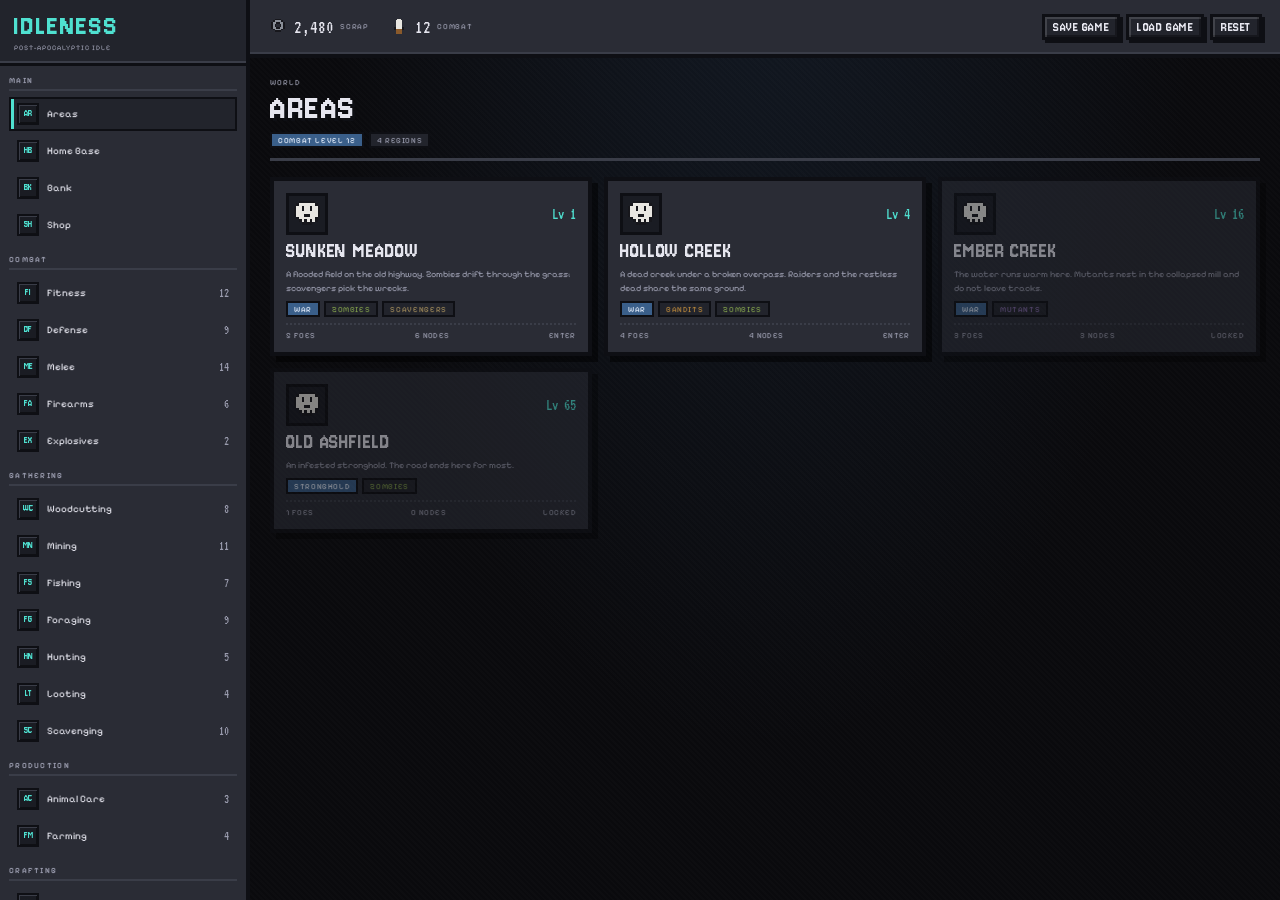
==== prototype/index.html @ 960465d3 "Initial Idleness prototype: normalized content system, UI shell, Night Market theme" ====
﻿<!DOCTYPE html>
<html lang="en" data-theme="night-market">
<head>
  <meta charset="utf-8" />
  <meta name="viewport" content="width=device-width, initial-scale=1.0" />
  <title>Idleness - UI Prototype</title>
  <link rel="icon" href="data:," />
  <link rel="preconnect" href="https://fonts.googleapis.com" />
  <link rel="preconnect" href="https://fonts.gstatic.com" crossorigin />
  <link
    href="https://fonts.googleapis.com/css2?family=Jersey+10&family=Pixelify+Sans:wght@400;500;600;700&family=VT323&display=swap"
    rel="stylesheet"
  />
  <link rel="stylesheet" href="../design/themes/night-market.css" />
  <link rel="stylesheet" href="./src/ui/styles.css" />
</head>
<body>
  <div id="app"></div>
  <script type="module" src="./src/main.js"></script>
</body>
</html>
---- design/themes/night-market.css ----
﻿/* ============================================================
   Idleness - Night Market theme tokens
   Selected: 2026-10-26 - title: Steel Blue (#3a5f8a)
   Usage: <html data-theme="night-market"> or class="theme-night-market"
   Rules: 4px panel frames, 3px controls, 2px slots, hard shadows.
   ============================================================ */

:root[data-theme="night-market"],
.theme-night-market {
  /* ---------- Chrome ---------- */
  --frame: #0e0f14;
  --frame-soft: #3a3d48;
  --frame-deep: #08090c;

  /* ---------- Surfaces ---------- */
  --panel: #2a2c35;
  --panel-2: #22242c;
  --slot: #1a1c23;
  --slot-light: #3a3d48;
  --slot-dark: #0f1014;

  /* ---------- Title (Steel Blue) ---------- */
  --title: #3a5f8a;
  --title-text: #eaf2ff;

  /* ---------- Text / interaction ---------- */
  --text: #e6e6ef;
  --muted: #9a9cae;

  --accent: #4fe0d0;
  --accent-2: #7ff0e4;
  --accent-text: #06201d;

  --success: #6fae7b;
  --danger: #d95f4a;
  --info: #7fa0b8;
  --warning: #e0a458;

  --hp: var(--success);
  --xp: var(--accent);
  --focus: var(--accent-2);
  --shadow: #000000;
  --overlay: rgba(0, 0, 0, 0.66);

  /* ---------- Scene ---------- */
  --scene-sky: #0c0d12;
  --scene-building: #12141a;
  --scene-building-2: #171922;
  --scene-window: #7fa8d8;
  --scene-road: #08090c;
  --scene-line: #d8d8e0;
  --scene-pole: #08090c;
  --scene-glow: #4fe0d0;
  --scene-fence: #5a5d70;

  /* ---------- Rarity ---------- */
  --rarity-junk: #6f737c;
  --rarity-common: #c9ccd2;
  --rarity-rare: #5b93c9;
  --rarity-epic: #d8a93f;
  --rarity-guaranteed: #4fae9e;

  /* ---------- Factions ---------- */
  --faction-zombies: #7f9c4a;
  --faction-cannibals: #b5473c;
  --faction-bandits: #b8863b;
  --faction-soldiers: #6f8fae;
  --faction-cultists: #c2652f;
  --faction-mutants: #8a6fb0;
  --faction-scavengers: #a08a5a;
  --faction-directorate: #c9a227;

  /* ---------- Typography ---------- */
  --font-display: "Jersey 10", "Silkscreen", monospace;
  --font-ui: "Pixelify Sans", "Segoe UI", sans-serif;
  --font-mono: "VT323", Consolas, monospace;

  --text-xs: 10px;
  --text-sm: 12px;
  --text-md: 14px;
  --text-lg: 18px;
  --text-xl: 26px;
  --text-2xl: 34px;

  /* ---------- Spacing / shape ---------- */
  --space-1: 4px;
  --space-2: 8px;
  --space-3: 12px;
  --space-4: 16px;
  --space-5: 24px;
  --space-6: 32px;

  --frame-width: 4px;
  --control-width: 3px;
  --slot-width: 2px;
  --radius: 0;

  --shadow-panel: 7px 7px 0 rgba(0, 0, 0, 0.55);
  --shadow-control: 3px 3px 0 var(--frame);
}
---- prototype/src/ui/styles.css ----
﻿/* ============================================================
   Idleness UI prototype
   Layout: old shell/sidebar/pages
   Theme: Night Market - Steel Blue tokens
   ============================================================ */

* { box-sizing: border-box; }

html, body { height: 100%; }

body {
  margin: 0;
  min-width: 1180px;
  overflow: hidden;
  background: #07070a;
  color: var(--text);
  font-family: var(--font-ui);
  font-size: 11px;
  -webkit-font-smoothing: none;
  font-smooth: never;
}

button, select { font: inherit; }

/* ---------- Shell ---------- */
.game-shell { display: flex; height: 100vh; }

.sidebar {
  width: 250px;
  flex: 0 0 250px;
  display: flex;
  flex-direction: column;
  background: var(--panel);
  border-right: var(--frame-width) solid var(--frame);
  overflow-y: auto;
}

.sidebar::-webkit-scrollbar,
.content::-webkit-scrollbar,
.log::-webkit-scrollbar { width: 10px; }

.sidebar::-webkit-scrollbar-track,
.content::-webkit-scrollbar-track,
.log::-webkit-scrollbar-track { background: var(--frame-deep); }

.sidebar::-webkit-scrollbar-thumb,
.content::-webkit-scrollbar-thumb,
.log::-webkit-scrollbar-thumb { background: var(--frame-soft); border: 2px solid var(--frame-deep); }

.logo {
  padding: 13px 14px 11px;
  background: var(--panel-2);
  border-bottom: var(--control-width) solid var(--frame);
  box-shadow: inset 0 -2px 0 var(--frame-soft);
}

.logo h1 {
  margin: 0;
  font-family: var(--font-display);
  font-size: 30px;
  font-weight: 400;
  line-height: 0.9;
  letter-spacing: 0.06em;
  color: var(--accent);
  text-transform: uppercase;
}

.logo span {
  display: block;
  margin-top: 4px;
  font-size: 7px;
  letter-spacing: 0.14em;
  text-transform: uppercase;
  color: var(--muted);
}

.nav-group { padding: 10px 9px 0; }

.nav-group h3 {
  margin: 0 0 6px;
  padding-bottom: 4px;
  border-bottom: 2px solid var(--frame-soft);
  font-size: 8px;
  font-weight: 600;
  letter-spacing: 0.16em;
  text-transform: uppercase;
  color: var(--muted);
}

.nav-item {
  width: 100%;
  display: flex;
  align-items: center;
  gap: 8px;
  margin-bottom: 3px;
  padding: 4px 6px;
  border: 2px solid transparent;
  background: transparent;
  color: var(--text);
  font-size: 10px;
  text-align: left;
  cursor: pointer;
}

.nav-item:hover { background: var(--panel-2); }

.nav-item.active {
  background: var(--panel-2);
  border-color: var(--frame);
  box-shadow: inset 3px 0 0 var(--accent);
}

.nav-icon {
  width: 22px;
  height: 22px;
  flex: 0 0 22px;
  display: grid;
  place-items: center;
  background: var(--slot);
  border: 2px solid var(--frame);
  box-shadow: inset 1px 1px 0 var(--slot-light), inset -1px -1px 0 var(--slot-dark);
  font-family: var(--font-display);
  font-size: 10px;
  line-height: 1;
  color: var(--accent);
}

.nav-label { flex: 1; min-width: 0; }

.nav-level {
  font-family: var(--font-mono);
  font-size: 13px;
  line-height: 1;
  color: var(--muted);
}

/* ---------- Main ---------- */
.main { flex: 1; min-width: 0; display: flex; flex-direction: column; }

.top-bar {
  flex: 0 0 58px;
  display: flex;
  align-items: center;
  justify-content: space-between;
  gap: 16px;
  padding: 0 18px;
  background: var(--panel);
  border-bottom: var(--frame-width) solid var(--frame);
  box-shadow: inset 0 -2px 0 var(--frame-soft);
}

.currency-row { display: flex; align-items: center; gap: 20px; }

.currency {
  display: flex;
  align-items: center;
  gap: 6px;
  font-family: var(--font-mono);
  font-size: 19px;
  line-height: 1;
}

.currency svg { width: 20px; height: 20px; shape-rendering: crispEdges; }

.currency .label {
  font-family: var(--font-ui);
  font-size: 8px;
  letter-spacing: 0.1em;
  text-transform: uppercase;
  color: var(--muted);
}

.top-actions { display: flex; gap: 6px; }

.content {
  flex: 1;
  overflow-y: auto;
  padding: 20px;
  background-color: #0a0a0d;
  background-image:
    radial-gradient(ellipse at 50% -20%, rgba(58, 95, 138, 0.18), transparent 60%),
    repeating-linear-gradient(45deg, rgba(255, 255, 255, 0.012) 0 2px, transparent 2px 4px);
}

/* ---------- Controls ---------- */
.btn {
  border: var(--control-width) solid var(--frame);
  background: var(--panel-2);
  color: var(--text);
  font-family: var(--font-display);
  font-size: 16px;
  line-height: 1;
  letter-spacing: 0.04em;
  text-transform: uppercase;
  padding: 5px 10px 3px;
  cursor: pointer;
  box-shadow:
    inset 2px 2px 0 rgba(255, 255, 255, 0.14),
    inset -2px -2px 0 rgba(0, 0, 0, 0.35),
    var(--shadow-control);
}

.btn:hover { background: var(--frame-soft); }
.btn:active { transform: translate(2px, 2px); box-shadow: inset 2px 2px 0 rgba(255, 255, 255, 0.14), inset -2px -2px 0 rgba(0, 0, 0, 0.35), 1px 1px 0 var(--frame); }
.btn:disabled { opacity: 0.45; cursor: not-allowed; transform: none; }

.btn.primary { background: var(--accent); color: var(--accent-text); }
.btn.primary:hover { background: var(--accent-2); }
.btn.danger { background: var(--danger); color: #1d0907; }
.btn.small { font-size: 14px; padding: 4px 8px 2px; }
.btn.full { width: 100%; }

/* ---------- Page header ---------- */
.page-head {
  display: flex;
  align-items: flex-end;
  justify-content: space-between;
  gap: 16px;
  margin-bottom: 16px;
  padding-bottom: 10px;
  border-bottom: 3px solid var(--frame-soft);
}

.breadcrumb {
  margin-bottom: 4px;
  font-size: 8px;
  letter-spacing: 0.14em;
  text-transform: uppercase;
  color: var(--muted);
}

.page-head h1 {
  margin: 0;
  font-family: var(--font-display);
  font-size: 38px;
  font-weight: 400;
  line-height: 0.9;
  letter-spacing: 0.04em;
  text-transform: uppercase;
  color: var(--text);
  text-shadow: 3px 3px 0 var(--frame);
}

.page-tags { display: flex; flex-wrap: wrap; gap: 5px; margin-top: 7px; }

.tag {
  display: inline-flex;
  align-items: center;
  padding: 2px 6px 1px;
  border: 2px solid var(--frame);
  background: var(--panel-2);
  font-size: 8px;
  letter-spacing: 0.08em;
  text-transform: uppercase;
  color: var(--muted);
}

.tag.war { background: var(--title); color: var(--title-text); border-color: var(--frame); }

/* ---------- Panels ---------- */
.panel {
  background: var(--panel);
  border: var(--frame-width) solid var(--frame);
  box-shadow: 6px 6px 0 rgba(0, 0, 0, 0.5);
}

.panel-title {
  display: flex;
  align-items: center;
  justify-content: space-between;
  gap: 8px;
  padding: 5px 8px 4px;
  background: var(--title);
  color: var(--title-text);
  border-bottom: var(--control-width) solid var(--frame);
  font-family: var(--font-display);
  font-size: 20px;
  line-height: 1;
  letter-spacing: 0.05em;
  text-transform: uppercase;
}

.panel-title .meta {
  font-family: var(--font-ui);
  font-size: 8px;
  letter-spacing: 0.08em;
  text-transform: uppercase;
  opacity: 0.72;
}

.panel-body { padding: 12px; }

.panel-subtitle {
  margin-top: 8px;
  padding-top: 8px;
  border-top: 2px dotted var(--frame-soft);
  font-size: 9px;
  line-height: 1.5;
  color: var(--muted);
}

.faction-desc {
  margin-bottom: 10px;
  padding-bottom: 8px;
  border-bottom: 2px dotted var(--frame-soft);
  font-size: 9px;
  line-height: 1.5;
  color: var(--muted);
}

/* ---------- Combat ---------- */
.combat-layout {
  display: grid;
  grid-template-columns: minmax(0, 1fr) 300px;
  gap: 20px;
  align-items: start;
}

.left-stack, .right-stack {
  display: flex;
  flex-direction: column;
  gap: 18px;
  min-width: 0;
}

.duel { display: grid; grid-template-columns: 1fr 1fr; gap: 12px; }

.fighter {
  background: var(--panel-2);
  border: var(--control-width) solid var(--frame);
  padding: 9px;
  box-shadow: inset 2px 2px 0 var(--slot-light), inset -2px -2px 0 var(--slot-dark);
}

.fighter.enemy { box-shadow: inset 2px 2px 0 rgba(180, 71, 60, 0.25), inset -2px -2px 0 var(--slot-dark); }

.fighter-head { display: flex; align-items: center; gap: 9px; margin-bottom: 8px; }

.portrait {
  width: 46px;
  height: 46px;
  flex: 0 0 46px;
  display: grid;
  place-items: center;
  background: var(--slot);
  border: 3px solid var(--frame);
  box-shadow: inset 2px 2px 0 var(--slot-light), inset -2px -2px 0 var(--slot-dark);
}

.portrait svg { width: 36px; height: 36px; shape-rendering: crispEdges; }

.fighter-name {
  font-family: var(--font-display);
  font-size: 21px;
  line-height: 0.95;
  letter-spacing: 0.04em;
  text-transform: uppercase;
}

.fighter-meta {
  margin-top: 3px;
  font-size: 8px;
  letter-spacing: 0.08em;
  text-transform: uppercase;
  color: var(--muted);
}

.hp-bar {
  position: relative;
  height: 15px;
  margin: 7px 0 3px;
  border: 3px solid var(--frame);
  background: var(--slot-dark);
  overflow: hidden;
}

.hp-bar i { display: block; height: 100%; background: var(--hp); position: relative; }
.hp-bar.enemy i { background: var(--danger); }

.hp-bar i::after {
  content: "";
  position: absolute;
  inset: 0;
  background: repeating-linear-gradient(90deg, transparent 0 9px, var(--panel-2) 9px 11px);
}

.hp-text {
  display: flex;
  justify-content: space-between;
  font-family: var(--font-mono);
  font-size: 15px;
  line-height: 1;
  color: var(--muted);
}

.stat-grid { display: grid; grid-template-columns: 1fr 1fr; gap: 2px 12px; margin-top: 7px; }

.stat {
  display: flex;
  align-items: baseline;
  justify-content: space-between;
  gap: 6px;
  padding-bottom: 2px;
  border-bottom: 1px dotted var(--frame-soft);
  font-size: 8px;
  letter-spacing: 0.06em;
  text-transform: uppercase;
  color: var(--muted);
}

.stat b { font-family: var(--font-mono); font-size: 14px; font-weight: 400; color: var(--text); }

.section-h {
  display: flex;
  align-items: center;
  justify-content: space-between;
  gap: 8px;
  margin: 13px 0 6px;
  padding-bottom: 4px;
  border-bottom: 2px solid var(--frame-soft);
  font-size: 8px;
  letter-spacing: 0.12em;
  text-transform: uppercase;
  color: var(--muted);
}

.enemy-row, .dungeon-row {
  display: grid;
  grid-template-columns: 30px 1fr 92px auto;
  gap: 8px;
  align-items: center;
  margin-bottom: 4px;
  padding: 5px 6px;
  background: var(--panel-2);
  border: 2px solid var(--frame);
  box-shadow: inset 1px 1px 0 var(--slot-light);
}

.row-icon {
  width: 27px;
  height: 27px;
  display: grid;
  place-items: center;
  background: var(--slot);
  border: 2px solid var(--frame);
}

.row-icon svg { width: 21px; height: 21px; shape-rendering: crispEdges; }

.row-name { font-size: 9px; letter-spacing: 0.04em; text-transform: uppercase; }
.row-name small { display: block; margin-top: 1px; font-size: 7px; color: var(--muted); letter-spacing: 0.06em; }

.mini-hp { height: 8px; border: 2px solid var(--frame); background: var(--slot-dark); overflow: hidden; }
.mini-hp i { display: block; height: 100%; background: var(--danger); }

.row-btn { font-size: 13px; padding: 3px 7px 1px; box-shadow: 2px 2px 0 var(--frame); }

.inline-action { margin-bottom: 10px; padding: 8px; background: var(--panel-2); border: 2px solid var(--frame); }\n\n.gathering-grid { display: grid; grid-template-columns: repeat(auto-fill, minmax(185px, 1fr)); gap: 8px; }

.gather-card {
  display: grid;
  gap: 6px;
  padding: 8px;
  background: var(--panel-2);
  border: var(--control-width) solid var(--frame);
  box-shadow: inset 2px 2px 0 var(--slot-light), inset -2px -2px 0 var(--slot-dark);
}

.gather-head { display: flex; align-items: center; gap: 8px; }

.gather-icon {
  width: 36px;
  height: 36px;
  flex: 0 0 36px;
  display: grid;
  place-items: center;
  background: var(--slot);
  border: 2px solid var(--frame);
}

.gather-icon svg { width: 28px; height: 28px; shape-rendering: crispEdges; }

.gather-name { font-family: var(--font-display); font-size: 16px; line-height: 0.95; letter-spacing: 0.03em; text-transform: uppercase; }
.gather-meta { margin-top: 2px; font-size: 7px; letter-spacing: 0.06em; text-transform: uppercase; color: var(--muted); }
.gather-card .btn { width: 100%; font-size: 13px; padding: 3px 6px 1px; }

.equipment-grid { display: grid; grid-template-columns: repeat(4, 1fr); gap: 6px; }

.equip-slot {
  position: relative;
  aspect-ratio: 1 / 1;
  display: grid;
  place-items: center;
  background: var(--slot);
  border: 2px solid var(--frame);
  box-shadow: inset 2px 2px 0 var(--slot-light), inset -2px -2px 0 var(--slot-dark);
  cursor: pointer;
}

.equip-slot svg { width: 68%; height: 68%; shape-rendering: crispEdges; }

.equip-slot span {
  position: absolute;
  bottom: 1px;
  left: 0;
  right: 0;
  text-align: center;
  font-size: 6px;
  letter-spacing: 0.05em;
  text-transform: uppercase;
  color: var(--muted);
  text-shadow: 1px 1px 0 var(--frame);
}

.equip-stats { display: grid; grid-template-columns: 1fr 1fr; gap: 3px 12px; margin-top: 9px; }

.quick-actions { display: grid; gap: 6px; }

.qa-select {
  width: 100%;
  padding: 5px 6px;
  background: var(--slot);
  color: var(--text);
  border: var(--control-width) solid var(--frame);
  font-size: 9px;
  letter-spacing: 0.04em;
  text-transform: uppercase;
  outline: none;
}

.qa-label { margin-top: 2px; font-size: 7px; letter-spacing: 0.1em; text-transform: uppercase; color: var(--muted); }

.log {
  display: grid;
  gap: 2px;
  max-height: 132px;
  overflow-y: auto;
  padding-right: 4px;
  font-family: var(--font-mono);
  font-size: 14px;
  line-height: 1.15;
  color: var(--muted);
}

.log-line { white-space: nowrap; overflow: hidden; text-overflow: ellipsis; }
.log-line .good { color: var(--success); }
.log-line .bad { color: var(--danger); }
.log-line .loot { color: var(--rarity-epic); }

/* ---------- Areas ---------- */
.areas-grid {
  display: grid;
  grid-template-columns: repeat(auto-fill, minmax(270px, 1fr));
  gap: 12px;
}

.area-card {
  display: grid;
  gap: 6px;
  padding: 12px;
  background: var(--panel);
  color: var(--text);
  border: var(--frame-width) solid var(--frame);
  box-shadow: 6px 6px 0 rgba(0, 0, 0, 0.5);
  text-align: left;
  cursor: pointer;
}

.area-card:hover { border-color: var(--accent); }
.area-card:disabled { opacity: 0.55; cursor: not-allowed; }

.area-top { display: flex; align-items: center; justify-content: space-between; }

.area-icon {
  width: 42px;
  height: 42px;
  display: grid;
  place-items: center;
  background: var(--slot);
  border: 3px solid var(--frame);
}

.area-icon svg { width: 32px; height: 32px; shape-rendering: crispEdges; }

.area-level { font-family: var(--font-mono); font-size: 16px; color: var(--accent); }

.area-name {
  font-family: var(--font-display);
  font-size: 22px;
  line-height: 0.95;
  letter-spacing: 0.04em;
  text-transform: uppercase;
}

.area-desc { font-size: 9px; line-height: 1.5; color: var(--muted); }

.area-tags { display: flex; flex-wrap: wrap; gap: 4px; }

.area-meta {
  display: flex;
  justify-content: space-between;
  gap: 8px;
  padding-top: 6px;
  border-top: 2px dotted var(--frame-soft);
  font-size: 8px;
  letter-spacing: 0.06em;
  text-transform: uppercase;
  color: var(--muted);
}

/* ---------- Bank ---------- */
.bank-grid {
  display: grid;
  grid-template-columns: repeat(auto-fill, 62px);
  gap: 6px;
}

.bank-slot {
  position: relative;
  width: 62px;
  height: 62px;
  display: grid;
  place-items: center;
  background: var(--slot);
  border: 2px solid var(--frame);
  box-shadow: inset 2px 2px 0 var(--slot-light), inset -2px -2px 0 var(--slot-dark);
  cursor: pointer;
  padding: 0;
}

.bank-slot svg { width: 36px; height: 36px; shape-rendering: crispEdges; }
.bank-slot.empty { cursor: default; opacity: 0.45; }

.bank-slot .qty {
  position: absolute;
  right: 2px;
  bottom: 1px;
  font-family: var(--font-mono);
  font-size: 13px;
  line-height: 1;
  color: var(--text);
  text-shadow: 1px 1px 0 var(--frame);
}

.bank-slot .slot-name {
  position: absolute;
  left: 1px;
  right: 1px;
  top: 1px;
  font-size: 5px;
  line-height: 1;
  text-align: center;
  text-transform: uppercase;
  color: var(--muted);
  overflow: hidden;
  white-space: nowrap;
  text-overflow: ellipsis;
}

.bank-slot.rarity-rare { border-color: var(--rarity-rare); }
.bank-slot.rarity-epic { border-color: var(--rarity-epic); }
.bank-slot.rarity-junk { border-color: var(--rarity-junk); }

/* ---------- Shop ---------- */
.tab-row { display: flex; gap: 4px; margin-bottom: 12px; }

.tab {
  padding: 6px 14px;
  border: var(--control-width) solid var(--frame);
  background: var(--panel-2);
  color: var(--muted);
  font-family: var(--font-display);
  font-size: 16px;
  letter-spacing: 0.05em;
  text-transform: uppercase;
  cursor: pointer;
  box-shadow: 2px 2px 0 var(--frame);
}

.tab.active { background: var(--title); color: var(--title-text); }
.tab:hover { background: var(--frame-soft); }

.shop-grid { display: grid; grid-template-columns: repeat(auto-fill, minmax(300px, 1fr)); gap: 12px; }

.shop-card {
  display: grid;
  gap: 8px;
  padding: 10px;
  background: var(--panel);
  border: var(--frame-width) solid var(--frame);
  box-shadow: 5px 5px 0 rgba(0, 0, 0, 0.5);
}

.shop-head { display: flex; align-items: center; gap: 9px; }

.shop-icon {
  width: 44px;
  height: 44px;
  display: grid;
  place-items: center;
  background: var(--slot);
  border: 3px solid var(--frame);
}

.shop-icon svg { width: 34px; height: 34px; shape-rendering: crispEdges; }

.shop-name { font-family: var(--font-display); font-size: 19px; line-height: 0.95; text-transform: uppercase; }
.shop-meta { font-size: 8px; color: var(--muted); letter-spacing: 0.06em; text-transform: uppercase; }
.shop-desc { min-height: 28px; font-size: 9px; line-height: 1.5; color: var(--muted); }

.shop-foot {
  display: flex;
  align-items: center;
  justify-content: space-between;
  gap: 8px;
  padding-top: 6px;
  border-top: 2px dotted var(--frame-soft);
}

.cost { display: flex; align-items: center; gap: 5px; font-family: var(--font-mono); font-size: 17px; color: var(--accent); }
.cost svg { width: 18px; height: 18px; }

/* ---------- Skills ---------- */
.action-bar { margin-bottom: 14px; }

.action-line { display: flex; justify-content: space-between; gap: 10px; align-items: baseline; }
.action-name { font-family: var(--font-display); font-size: 20px; text-transform: uppercase; }
.action-meta { font-size: 8px; color: var(--muted); text-transform: uppercase; letter-spacing: 0.06em; }

.progress {
  position: relative;
  height: 14px;
  margin: 7px 0;
  border: 3px solid var(--frame);
  background: var(--slot-dark);
  overflow: hidden;
}

.progress i { display: block; height: 100%; background: var(--accent); }
.progress.xp i { background: var(--title); }

.action-actions { display: flex; gap: 6px; }

.xp-row { display: flex; justify-content: space-between; font-size: 9px; text-transform: uppercase; letter-spacing: 0.06em; color: var(--muted); }

.list { display: grid; gap: 6px; margin-top: 10px; }

.list-row {
  display: grid;
  grid-template-columns: 38px 1fr auto;
  gap: 9px;
  align-items: center;
  padding: 7px;
  background: var(--panel-2);
  border: 2px solid var(--frame);
  box-shadow: inset 1px 1px 0 var(--slot-light);
}

.row-main { min-width: 0; }
.row-title { font-size: 10px; letter-spacing: 0.04em; text-transform: uppercase; }
.row-sub { margin-top: 1px; font-size: 7px; color: var(--muted); letter-spacing: 0.05em; text-transform: uppercase; }
.row-drops { display: flex; flex-wrap: wrap; align-items: center; gap: 4px; margin-top: 4px; }

.drop-chip, .input-chip {
  display: inline-flex;
  align-items: center;
  gap: 3px;
  padding: 1px 4px;
  border: 1px solid var(--frame-soft);
  background: var(--slot);
  font-size: 7px;
  color: var(--muted);
  text-transform: uppercase;
  letter-spacing: 0.04em;
}

.drop-chip svg, .input-chip svg { width: 12px; height: 12px; }
.arrow { color: var(--accent); font-family: var(--font-mono); font-size: 14px; }

.skill-empty { display: grid; justify-items: center; gap: 10px; padding: 24px; text-align: center; color: var(--muted); }
.skill-icon { width: 58px; height: 58px; display: grid; place-items: center; background: var(--slot); border: 3px solid var(--frame); }
.skill-icon svg { width: 44px; height: 44px; }
.perk-row { display: flex; flex-wrap: wrap; gap: 5px; justify-content: center; }

.empty-line { padding: 12px; border: 2px dashed var(--frame-soft); color: var(--muted); font-size: 9px; text-transform: uppercase; letter-spacing: 0.06em; text-align: center; }

/* ---------- Home base ---------- */
.hud-row { display: flex; flex-wrap: wrap; gap: 8px; margin-bottom: 14px; }

.hud-badge {
  display: flex;
  align-items: center;
  gap: 6px;
  padding: 5px 8px;
  background: var(--panel-2);
  border: 2px solid var(--frame);
  font-size: 8px;
  letter-spacing: 0.06em;
  text-transform: uppercase;
  color: var(--muted);
}

.hud-badge svg { width: 18px; height: 18px; }
.hud-badge b { color: var(--text); font-family: var(--font-mono); font-size: 15px; font-weight: 400; }

.homebase-layout { display: grid; grid-template-columns: 190px minmax(0, 1fr); gap: 16px; align-items: start; }

.homebase-palette { display: grid; gap: 6px; }

.palette-card {
  display: flex;
  align-items: center;
  gap: 8px;
  padding: 6px;
  background: var(--panel-2);
  border: 2px solid var(--frame);
  color: var(--text);
  font-size: 9px;
  text-transform: uppercase;
  letter-spacing: 0.06em;
  cursor: pointer;
  text-align: left;
}

.palette-card.active { border-color: var(--accent); box-shadow: inset 3px 0 0 var(--accent); }

.palette-icon {
  width: 28px;
  height: 28px;
  display: grid;
  place-items: center;
  background: var(--slot);
  border: 2px solid var(--frame);
}

.palette-icon svg { width: 22px; height: 22px; }

.hint { font-size: 8px; color: var(--muted); line-height: 1.5; }

.homebase-map { display: grid; gap: 8px; }

.map-grid {
  display: grid;
  grid-template-columns: repeat(10, 1fr);
  gap: 3px;
  padding: 8px;
  background: var(--slot-dark);
  border: 3px solid var(--frame);
  width: fit-content;
}

.tile {
  width: 42px;
  height: 42px;
  border: 1px solid var(--frame-soft);
  background: var(--slot);
  cursor: pointer;
  padding: 0;
}

.tile.empty { background: #12151a; }
.tile.road { background: #3a3f48; }
.tile.building, .tile.house { background: var(--title); }
.tile.wall { background: var(--frame-soft); }
.tile.gate { background: var(--accent); }
.tile.farm { background: var(--success); }
.tile.workshop { background: var(--rarity-epic); }

.map-hint { font-size: 8px; color: var(--muted); text-transform: uppercase; letter-spacing: 0.06em; }

/* ---------- Toast ---------- */
.toast {
  position: fixed;
  right: 24px;
  bottom: 24px;
  display: flex;
  align-items: center;
  gap: 10px;
  padding: 9px 14px;
  background: var(--panel);
  border: var(--frame-width) solid var(--frame);
  border-left: 6px solid var(--accent);
  box-shadow: 6px 6px 0 rgba(0, 0, 0, 0.55);
  font-family: var(--font-display);
  font-size: 17px;
  letter-spacing: 0.04em;
  text-transform: uppercase;
  z-index: 10;
}

.toast.bad { border-left-color: var(--danger); }
.toast.good { border-left-color: var(--success); }

@media (max-height: 760px) {
  .content { padding: 14px; }
  .page-head h1 { font-size: 30px; }
}
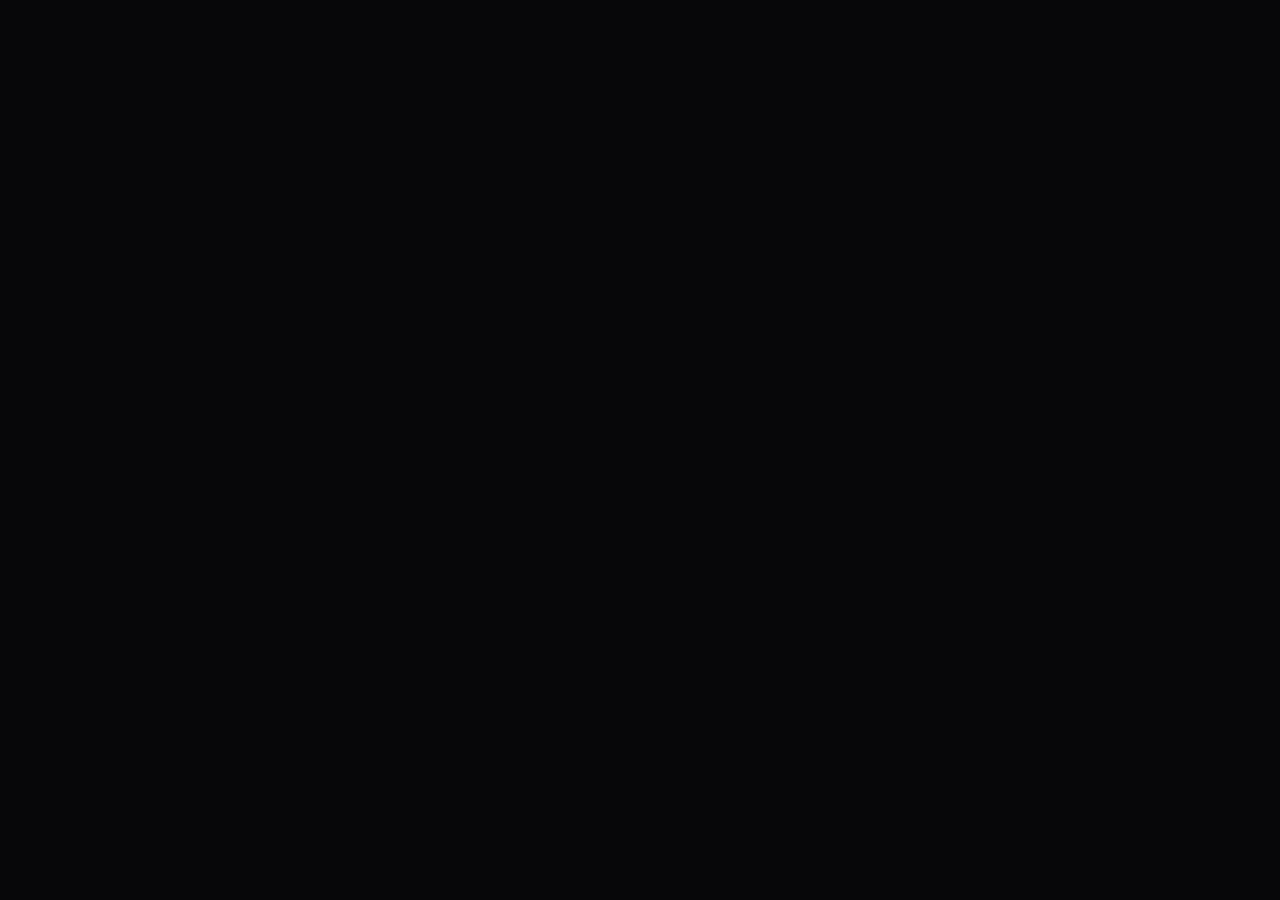
==== commit 8ba431d9: "Add play launcher and redirect old prototype URL" ====
--- a/prototype/index.html
+++ b/prototype/index.html
@@ -1,21 +1,11 @@
-﻿<!DOCTYPE html>
-<html lang="en" data-theme="night-market">
+<!DOCTYPE html>
+<html lang="en">
 <head>
   <meta charset="utf-8" />
-  <meta name="viewport" content="width=device-width, initial-scale=1.0" />
-  <title>Idleness - UI Prototype</title>
-  <link rel="icon" href="data:," />
-  <link rel="preconnect" href="https://fonts.googleapis.com" />
-  <link rel="preconnect" href="https://fonts.gstatic.com" crossorigin />
-  <link
-    href="https://fonts.googleapis.com/css2?family=Jersey+10&family=Pixelify+Sans:wght@400;500;600;700&family=VT323&display=swap"
-    rel="stylesheet"
-  />
-  <link rel="stylesheet" href="../design/themes/night-market.css" />
-  <link rel="stylesheet" href="./src/ui/styles.css" />
+  <meta http-equiv="refresh" content="0; url=../index.html" />
+  <title>Idleness - Redirect</title>
 </head>
 <body>
-  <div id="app"></div>
-  <script type="module" src="./src/main.js"></script>
+  <p>Opening <a href="../index.html">Idleness</a>...</p>
 </body>
 </html>
